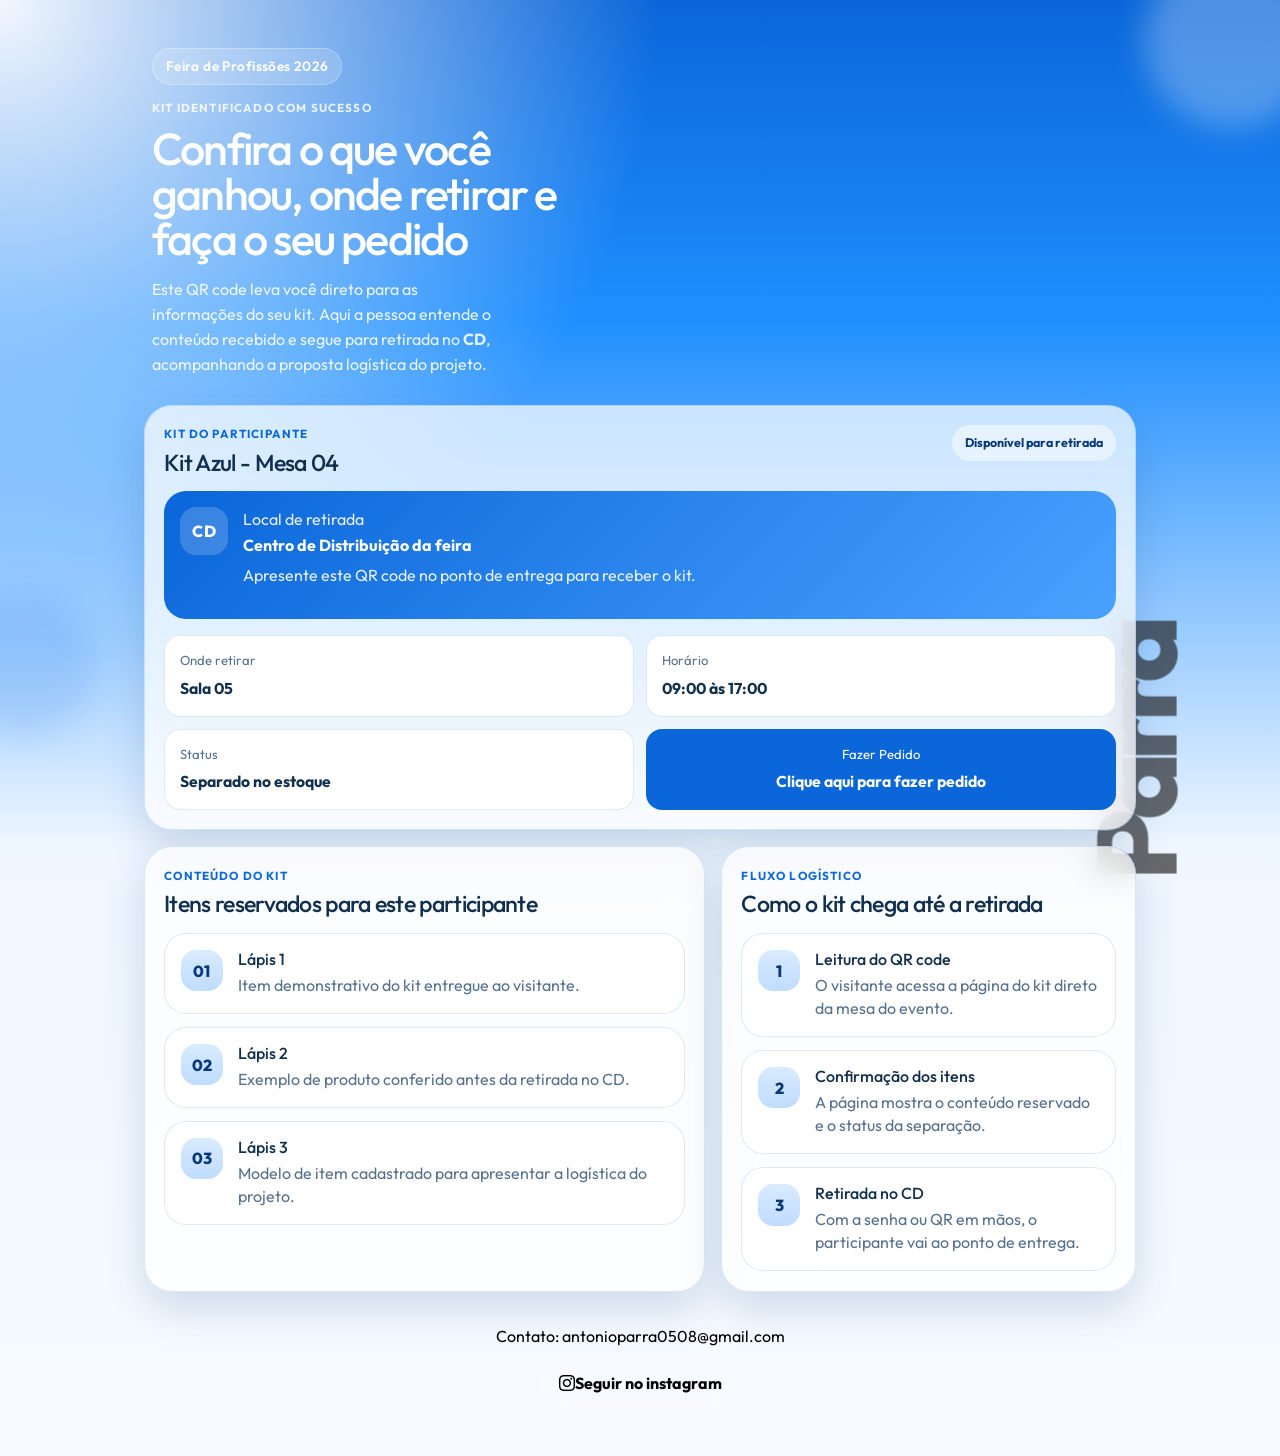
==== kit2.html @ 33f9cda4 "CDAvelinoBeta" ====
<!DOCTYPE html>
<html lang="pt-BR">

<head>
  <meta charset="UTF-8">
  <meta name="viewport" content="width=device-width, initial-scale=1.0">
  <title>Kit da Feira de Profissões</title>
  <meta name="description"
    content="Página mobile para apresentar os itens de um kit da Feira de Profissões e orientar a retirada no CD.">
  <link rel="preconnect" href="https://fonts.googleapis.com">
  <link rel="preconnect" href="https://fonts.gstatic.com" crossorigin>
  <link href="https://cdn.jsdelivr.net/npm/bootstrap@5.3.8/dist/css/bootstrap.min.css" rel="stylesheet"
    integrity="sha384-sRIl4kxILFvY47J16cr9ZwB07vP4J8+LH7qKQnuqkuIAvNWLzeN8tE5YBujZqJLB" crossorigin="anonymous">
  <link href="https://fonts.googleapis.com/css2?family=Outfit:wght@400;500;600;700;800&display=swap" rel="stylesheet">
  <link rel="stylesheet" href="https://cdn.jsdelivr.net/npm/bootstrap-icons@1.13.1/font/bootstrap-icons.min.css">
  <link rel="stylesheet" href="styles.css">
</head>

<body>
  <div class="watermark" aria-hidden="true">Parra</div>
  <div class="page-shell">
    <header class="hero">
      <div class="hero__badge">Feira de Profissões 2026</div>
      <p class="hero__eyebrow">Kit identificado com sucesso</p>
      <h1>Confira o que você ganhou, onde retirar e faça o seu pedido</h1>
      <p class="hero__description">
        Este QR code leva você direto para as informações do seu kit. Aqui a pessoa
        entende o conteúdo recebido e segue para retirada no <strong>CD</strong>,
        acompanhando a proposta logística do projeto.
      </p>
    </header>

    <main class="content">
      <section class="kit-card">
        <div class="kit-card__top">
          <div>
            <p class="section-label">Kit do participante</p>
            <h2>Kit Azul - Mesa 04</h2>
          </div>
          <span class="status-chip">Disponível para retirada</span>
        </div>

        <div class="pickup-box">
          <div class="pickup-box__icon" aria-hidden="true">CD</div>
          <div>
            <p class="pickup-box__label">Local de retirada</p>
            <strong>Centro de Distribuição da feira</strong>
            <p class="pickup-box__text">
              Apresente este QR code no ponto de entrega para receber o kit.
            </p>
          </div>
        </div>

        <div class="info-grid">
          <article class="info-tile">
            <p>Onde retirar</p>
            <strong>Sala 05</strong>
          </article>
          <article class="info-tile">
            <p>Horário</p>
            <strong>09:00 às 17:00</strong>
          </article>
          <article class="info-tile">
            <p>Status</p>
            <strong>Separado no estoque</strong>
          </article>
          <button class="info-tile" id="btnModalPedido">
            <p>Fazer Pedido</p>
            <strong>Clique aqui para fazer pedido</strong>
          </button>
        </div>
      </section>

      <section class="items-section">
        <div class="section-heading">
          <p class="section-label">Conteúdo do kit</p>
          <h2>Itens reservados para este participante</h2>
        </div>

        <div class="item-list">
          <article class="item-card">
            <span class="item-card__count">01</span>
            <div>
              <h3>Lápis 1</h3>
              <p>Item demonstrativo do kit entregue ao visitante.</p>
            </div>
          </article>

          <article class="item-card">
            <span class="item-card__count">02</span>
            <div>
              <h3>Lápis 2</h3>
              <p>Exemplo de produto conferido antes da retirada no CD.</p>
            </div>
          </article>

          <article class="item-card">
            <span class="item-card__count">03</span>
            <div>
              <h3>Lápis 3</h3>
              <p>Modelo de item cadastrado para apresentar a logística do projeto.</p>
            </div>
          </article>
        </div>
      </section>

      <section class="timeline-section">
        <div class="section-heading">
          <p class="section-label">Fluxo logístico</p>
          <h2>Como o kit chega até a retirada</h2>
        </div>

        <div class="timeline">
          <article class="timeline-step">
            <span>1</span>
            <div>
              <h3>Leitura do QR code</h3>
              <p>O visitante acessa a página do kit direto da mesa do evento.</p>
            </div>
          </article>

          <article class="timeline-step">
            <span>2</span>
            <div>
              <h3>Confirmação dos itens</h3>
              <p>A página mostra o conteúdo reservado e o status da separação.</p>
            </div>
          </article>

          <article class="timeline-step">
            <span>3</span>
            <div>
              <h3>Retirada no CD</h3>
              <p>Com a senha ou QR em mãos, o participante vai ao ponto de entrega.</p>
            </div>
          </article>
        </div>
      </section>
    </main>

    <footer class="site-footer">
      <p class="text-black">
        Contato:
        <a href="mailto:antonioparra0508@gmail.com">antonioparra0508@gmail.com</a>
      </p>
      <a class="instagram-link" href="https://www.instagram.com/a_parra111" target="_blank" rel="noopener noreferrer">
        <i class="bi bi-instagram"></i> Seguir no instagram
      </a>
    </footer>
  </div>

  <!-- Modal para fazer o pedido -->
  <div class="modal" tabindex="-1" id="modalFazerPedido">
    <div class="modal-dialog">
      <div class="modal-content">
        <div class="modal-header">
          <h5 class="modal-title">Fazer Pedido</h5>
          <button type="button" class="btn-close" data-bs-dismiss="modal" aria-label="Close"></button>
        </div>
        <div class="modal-body">
          <form>
            <div class="m-3">
              <label for="nome" class="form-label">Nome</label>
              <input type="text" class="form-control" id="nome" placeholder="Seu nome">
            </div>
            <div class="m-3">
              <label for="email" class="form-label">Cargo</label>
              <input type="email" class="form-control" id="email" placeholder="Seu cargo">
            </div>
          </form>
        </div>
        <div class="modal-footer">
          <button type="button" class="btn btn-secondary" data-bs-dismiss="modal">Voltar</button>
          <button type="button" class="btn btn-primary" id="btnFazerPedido">Fazer Pedido</button>
        </div>
      </div>
    </div>
  </div>

  <script src="https://cdn.jsdelivr.net/npm/bootstrap@5.3.8/dist/js/bootstrap.bundle.min.js"
    integrity="sha384-FKyoEForCGlyvwx9Hj09JcYn3nv7wiPVlz7YYwJrWVcXK/BmnVDxM+D2scQbITxI"
    crossorigin="anonymous"></script>
  <script src="scripts/modal.js"></script>
  <script type="module" src="scripts/cadastro.js"></script>
</body>

</html>
---- styles.css ----
:root {
  --bg: #eef6ff;
  --bg-strong: #d8eaff;
  --surface: #ffffff;
  --surface-soft: rgba(255, 255, 255, 0.72);
  --primary: #0a66d9;
  --primary-dark: #083a7a;
  --primary-soft: #bedcff;
  --text: #12304d;
  --muted: #56718f;
  --border: rgba(10, 102, 217, 0.14);
  --shadow: 0 18px 40px rgba(15, 61, 120, 0.16);
  --radius-xl: 28px;
  --radius-lg: 22px;
  --radius-md: 16px;
}

* {
  box-sizing: border-box;
}

html {
  font-size: 16px;
}

body {
  margin: 0;
  min-height: 100vh;
  font-family: "Outfit", sans-serif;
  color: var(--text);
  background:
    radial-gradient(circle at top left, rgba(255, 255, 255, 0.95), transparent 34%),
    linear-gradient(180deg, #0a66d9 0%, #1f8fff 22%, #eef6ff 58%, #f7fbff 100%);
}

body::before,
body::after {
  content: "";
  position: fixed;
  inset: auto;
  border-radius: 50%;
  filter: blur(16px);
  pointer-events: none;
  z-index: 0;
}

body::before {
  top: -3rem;
  right: -2.5rem;
  width: 11rem;
  height: 11rem;
  background: rgba(255, 255, 255, 0.28);
}

body::after {
  bottom: 18%;
  left: -3rem;
  width: 9rem;
  height: 9rem;
  background: rgba(10, 102, 217, 0.12);
}

.page-shell {
  position: relative;
  z-index: 1;
  width: min(100%, 30rem);
  margin: 0 auto;
  padding: 1.25rem 1rem 2.5rem;
}

.watermark {
  position: fixed;
  right: -0.75rem;
  bottom: 5.5rem;
  z-index: 0;
  font-size: clamp(3.4rem, 17vw, 7rem);
  font-weight: 800;
  letter-spacing: -0.08em;
  color: rgba(31, 31, 31, 0.664);
  transform: rotate(-90deg);
  transform-origin: center;
  pointer-events: none;
  user-select: none;
}

.hero {
  padding: 1rem 0.25rem 1.75rem;
  color: #ffffff;
}

.hero__badge,
.status-chip,
.pickup-box__icon,
.item-card__count,
.timeline-step span {
  display: inline-flex;
  align-items: center;
  justify-content: center;
}

.hero__badge {
  margin-bottom: 0.9rem;
  padding: 0.45rem 0.8rem;
  border: 1px solid rgba(255, 255, 255, 0.28);
  border-radius: 999px;
  background: rgba(255, 255, 255, 0.16);
  backdrop-filter: blur(16px);
  font-size: 0.85rem;
  font-weight: 600;
  letter-spacing: 0.03em;
}

.hero__eyebrow,
.section-label,
.pickup-box__label,
.info-tile p,
.item-card p,
.timeline-step p {
  margin: 0;
}

.hero__eyebrow,
.section-label {
  text-transform: uppercase;
  letter-spacing: 0.1em;
  font-size: 0.73rem;
  font-weight: 700;
}

.hero__eyebrow {
  margin-bottom: 0.65rem;
  color: rgba(255, 255, 255, 0.84);
}

.hero h1,
.section-heading h2,
.kit-card h2,
.item-card h3,
.timeline-step h3 {
  margin: 0;
}

.hero h1 {
  font-size: clamp(2rem, 7vw, 2.8rem);
  line-height: 1;
  letter-spacing: -0.04em;
  max-width: 10ch;
}

.hero__description {
  margin: 1rem 0 0;
  max-width: 32ch;
  color: rgba(255, 255, 255, 0.88);
  line-height: 1.55;
}

.content {
  display: grid;
  gap: 1rem;
}

.site-footer {
  margin-top: 1rem;
  padding: 1rem 0.35rem 0;
  color: rgba(255, 255, 255, 0.92);
  text-align: center;
}

.site-footer p {
  margin: 0 0 0.65rem;
}

.site-footer a {
  color: black;
  text-decoration: none;
}

.instagram-link {
  display: inline-flex;
  align-items: center;
  justify-content: center;
  min-height: 2.8rem;
  padding: 0.75rem 1rem;
  border: 1px solid rgba(255, 255, 255, 0.32);
  border-radius: 999px;
  background: rgba(255, 255, 255, 0.14);
  backdrop-filter: blur(12px);
  font-weight: 700;
}

.site-footer a:hover,
.site-footer a:focus-visible {
  text-decoration: underline;
}

.instagram-link:hover,
.instagram-link:focus-visible {
  background: rgba(255, 255, 255, 0.22);
}

.kit-card,
.items-section,
.timeline-section {
  padding: 1.2rem;
  border: 1px solid var(--border);
  border-radius: var(--radius-xl);
  background: var(--surface-soft);
  box-shadow: var(--shadow);
  backdrop-filter: blur(16px);
}

.kit-card__top,
.pickup-box,
.item-card,
.timeline-step {
  display: flex;
}

.kit-card__top {
  gap: 0.9rem;
  align-items: flex-start;
  justify-content: space-between;
}

.section-label {
  margin-bottom: 0.45rem;
  color: var(--primary);
}

.kit-card h2,
.section-heading h2 {
  font-size: 1.45rem;
  line-height: 1.1;
  letter-spacing: -0.03em;
}

.status-chip {
  flex-shrink: 0;
  padding: 0.55rem 0.8rem;
  border-radius: 999px;
  background: #e7f2ff;
  color: var(--primary-dark);
  font-size: 0.78rem;
  font-weight: 700;
  text-align: center;
}

.pickup-box {
  gap: 0.9rem;
  margin: 1rem 0;
  padding: 1rem;
  border-radius: var(--radius-lg);
  background: linear-gradient(135deg, #0a66d9, #49a2ff);
  color: #ffffff;
}

.pickup-box__icon {
  width: 3rem;
  height: 3rem;
  border-radius: 1rem;
  background: rgba(255, 255, 255, 0.18);
  font-weight: 800;
  letter-spacing: 0.06em;
}

.pickup-box strong {
  display: block;
  margin: 0.15rem 0 0.35rem;
  font-size: 1rem;
}

.pickup-box__label,
.pickup-box__text {
  color: rgba(255, 255, 255, 0.9);
}

.info-grid {
  display: grid;
  grid-template-columns: repeat(2, minmax(0, 1fr));
  gap: 0.75rem;
}

.info-tile,
.item-card,
.timeline-step {
  border: 1px solid var(--border);
  background: var(--surface);
}

.info-tile {
  padding: 0.95rem;
  border-radius: var(--radius-md);
}

.info-tile p,
.item-card p,
.timeline-step p {
  color: var(--muted);
  line-height: 1.45;
}

.info-tile p {
  margin-bottom: 0.35rem;
  font-size: 0.82rem;
}

.info-tile strong {
  font-size: 0.98rem;
}

.section-heading {
  margin-bottom: 1rem;
}

.item-list,
.timeline {
  display: grid;
  gap: 0.8rem;
}

.item-card,
.timeline-step {
  gap: 0.95rem;
  align-items: flex-start;
  padding: 1rem;
  border-radius: var(--radius-lg);
}

.item-card__count,
.timeline-step span {
  width: 2.6rem;
  height: 2.6rem;
  flex-shrink: 0;
  border-radius: 0.95rem;
  background: linear-gradient(180deg, #d9ebff, #bfdcff);
  color: var(--primary-dark);
  font-weight: 800;
}

.item-card h3,
.timeline-step h3 {
  margin-bottom: 0.3rem;
  font-size: 1rem;
}

/* botoes */
button.info-tile {
  color: white;
  width: 100%;
  padding: 0.95rem;
  border: 1px solid var(--border);
  border-radius: var(--radius-md);
  background: #0a66d9;
  cursor: pointer;
}

button.info-tile:hover {
  background: #0849a0;
}
button.info-tile:active {
  background: white;
  color: black;
}
button.info-tile:active > p {
  color: black;
}

button.info-tile > p {
  color: white;
}

@media (min-width: 720px) {
  .page-shell {
    width: min(100% - 2rem, 64rem);
    padding: 2rem 1rem 3rem;
  }

  .watermark {
    right: 1rem;
    bottom: 4rem;
  }

  .hero {
    padding-inline: 0.5rem;
  }

  .hero h1 {
    max-width: 14ch;
  }

  .content {
    grid-template-columns: 1.15fr 0.85fr;
    align-items: start;
  }

  .kit-card {
    grid-column: 1 / -1;
  }

  .items-section,
  .timeline-section {
    height: 100%;
  }
}
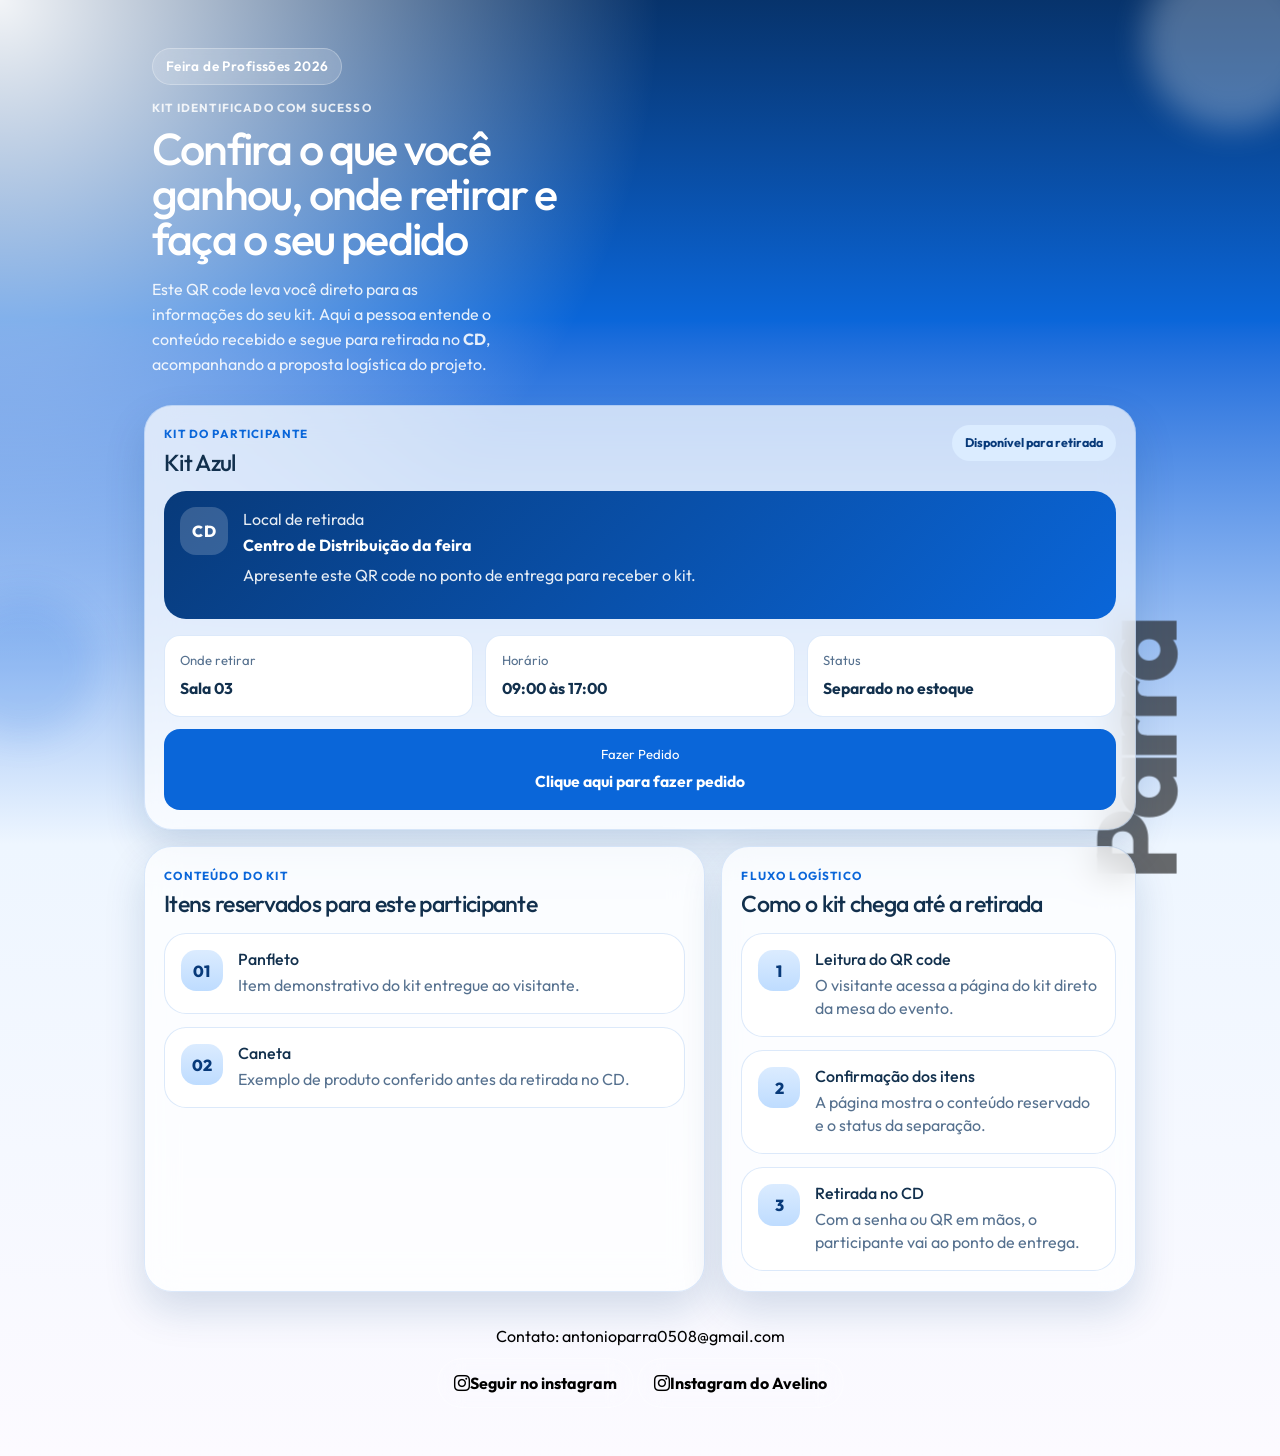
==== commit c54143f6: "att"final"" ====
--- a/kit2.html
+++ b/kit2.html
@@ -16,7 +16,7 @@
   <link rel="stylesheet" href="styles.css">
 </head>
 
-<body>
+<body class="theme-blue">
   <div class="watermark" aria-hidden="true">Parra</div>
   <div class="page-shell">
     <header class="hero">
@@ -35,7 +35,7 @@
         <div class="kit-card__top">
           <div>
             <p class="section-label">Kit do participante</p>
-            <h2>Kit Azul - Mesa 04</h2>
+            <h2>Kit Azul</h2>
           </div>
           <span class="status-chip">Disponível para retirada</span>
         </div>
@@ -54,7 +54,7 @@
         <div class="info-grid">
           <article class="info-tile">
             <p>Onde retirar</p>
-            <strong>Sala 05</strong>
+            <strong>Sala 03</strong>
           </article>
           <article class="info-tile">
             <p>Horário</p>
@@ -81,7 +81,7 @@
           <article class="item-card">
             <span class="item-card__count">01</span>
             <div>
-              <h3>Lápis 1</h3>
+              <h3>Panfleto</h3>
               <p>Item demonstrativo do kit entregue ao visitante.</p>
             </div>
           </article>
@@ -89,16 +89,8 @@
           <article class="item-card">
             <span class="item-card__count">02</span>
             <div>
-              <h3>Lápis 2</h3>
+              <h3>Caneta</h3>
               <p>Exemplo de produto conferido antes da retirada no CD.</p>
-            </div>
-          </article>
-
-          <article class="item-card">
-            <span class="item-card__count">03</span>
-            <div>
-              <h3>Lápis 3</h3>
-              <p>Modelo de item cadastrado para apresentar a logística do projeto.</p>
             </div>
           </article>
         </div>
@@ -146,6 +138,9 @@
       <a class="instagram-link" href="https://www.instagram.com/a_parra111" target="_blank" rel="noopener noreferrer">
         <i class="bi bi-instagram"></i> Seguir no instagram
       </a>
+      <a class="instagram-link" href="https://www.instagram.com/avelino.ferreira.33/" target="_blank" rel="noopener noreferrer">
+        <i class="bi bi-instagram"></i> Instagram do Avelino
+      </a>
     </footer>
   </div>
 
@@ -164,8 +159,8 @@
               <input type="text" class="form-control" id="nome" placeholder="Seu nome">
             </div>
             <div class="m-3">
-              <label for="email" class="form-label">Cargo</label>
-              <input type="email" class="form-control" id="email" placeholder="Seu cargo">
+              <label for="email" class="form-label">Empresa</label>
+              <input type="email" class="form-control" id="email" placeholder="Sua empresa">
             </div>
           </form>
         </div>
@@ -181,7 +176,7 @@
     integrity="sha384-FKyoEForCGlyvwx9Hj09JcYn3nv7wiPVlz7YYwJrWVcXK/BmnVDxM+D2scQbITxI"
     crossorigin="anonymous"></script>
   <script src="scripts/modal.js"></script>
-  <script type="module" src="scripts/cadastro.js"></script>
+  <script type="module" src="scripts/cadastroConvidados.js"></script>
 </body>
 
-</html>+</html>
--- a/styles.css
+++ b/styles.css
@@ -1,4 +1,35 @@
 :root {
+  --bg: #f5efff;
+  --bg-strong: #e4d6ff;
+  --surface: #ffffff;
+  --surface-soft: rgba(255, 255, 255, 0.72);
+  --primary: #7c3aed;
+  --primary-dark: #4c1d95;
+  --primary-soft: #d9c2ff;
+  --text: #2f1b4d;
+  --muted: #6d5a8c;
+  --border: rgba(124, 58, 237, 0.14);
+  --shadow: 0 18px 40px rgba(76, 29, 149, 0.16);
+  --radius-xl: 28px;
+  --radius-lg: 22px;
+  --radius-md: 16px;
+}
+
+body.theme-purple {
+  --bg: #f5efff;
+  --bg-strong: #e4d6ff;
+  --surface: #ffffff;
+  --surface-soft: rgba(255, 255, 255, 0.72);
+  --primary: #7c3aed;
+  --primary-dark: #4c1d95;
+  --primary-soft: #d9c2ff;
+  --text: #2f1b4d;
+  --muted: #6d5a8c;
+  --border: rgba(124, 58, 237, 0.14);
+  --shadow: 0 18px 40px rgba(76, 29, 149, 0.16);
+}
+
+body.theme-blue {
   --bg: #eef6ff;
   --bg-strong: #d8eaff;
   --surface: #ffffff;
@@ -10,9 +41,20 @@
   --muted: #56718f;
   --border: rgba(10, 102, 217, 0.14);
   --shadow: 0 18px 40px rgba(15, 61, 120, 0.16);
-  --radius-xl: 28px;
-  --radius-lg: 22px;
-  --radius-md: 16px;
+}
+
+body.theme-yellow {
+  --bg: #fff9e8;
+  --bg-strong: #ffefb3;
+  --surface: #fffef8;
+  --surface-soft: rgba(255, 254, 248, 0.8);
+  --primary: #d4a017;
+  --primary-dark: #8a5a00;
+  --primary-soft: #ffe08a;
+  --text: #5b4200;
+  --muted: #8c7430;
+  --border: rgba(212, 160, 23, 0.18);
+  --shadow: 0 18px 40px rgba(138, 90, 0, 0.14);
 }
 
 * {
@@ -30,7 +72,7 @@
   color: var(--text);
   background:
     radial-gradient(circle at top left, rgba(255, 255, 255, 0.95), transparent 34%),
-    linear-gradient(180deg, #0a66d9 0%, #1f8fff 22%, #eef6ff 58%, #f7fbff 100%);
+    linear-gradient(180deg, color-mix(in srgb, var(--primary-dark) 88%, black 12%) 0%, var(--primary) 22%, var(--bg) 58%, #fcfaff 100%);
 }
 
 body::before,
@@ -57,7 +99,7 @@
   left: -3rem;
   width: 9rem;
   height: 9rem;
-  background: rgba(10, 102, 217, 0.12);
+  background: color-mix(in srgb, var(--primary) 12%, transparent);
 }
 
 .page-shell {
@@ -238,7 +280,7 @@
   flex-shrink: 0;
   padding: 0.55rem 0.8rem;
   border-radius: 999px;
-  background: #e7f2ff;
+  background: color-mix(in srgb, var(--primary-soft) 55%, white 45%);
   color: var(--primary-dark);
   font-size: 0.78rem;
   font-weight: 700;
@@ -250,7 +292,7 @@
   margin: 1rem 0;
   padding: 1rem;
   border-radius: var(--radius-lg);
-  background: linear-gradient(135deg, #0a66d9, #49a2ff);
+  background: linear-gradient(135deg, var(--primary-dark), var(--primary));
   color: #ffffff;
 }
 
@@ -276,7 +318,7 @@
 
 .info-grid {
   display: grid;
-  grid-template-columns: repeat(2, minmax(0, 1fr));
+  grid-template-columns: repeat(3, minmax(0, 1fr));
   gap: 0.75rem;
 }
 
@@ -332,7 +374,7 @@
   height: 2.6rem;
   flex-shrink: 0;
   border-radius: 0.95rem;
-  background: linear-gradient(180deg, #d9ebff, #bfdcff);
+  background: linear-gradient(180deg, color-mix(in srgb, var(--primary-soft) 55%, white 45%), var(--primary-soft));
   color: var(--primary-dark);
   font-weight: 800;
 }
@@ -347,26 +389,37 @@
 button.info-tile {
   color: white;
   width: 100%;
+  grid-column: 1 / -1;
   padding: 0.95rem;
   border: 1px solid var(--border);
   border-radius: var(--radius-md);
-  background: #0a66d9;
+  background: var(--primary);
   cursor: pointer;
 }
 
 button.info-tile:hover {
-  background: #0849a0;
+  background: var(--primary-dark);
 }
 button.info-tile:active {
   background: white;
-  color: black;
+  color: var(--text);
 }
 button.info-tile:active > p {
-  color: black;
+  color: var(--text);
 }
 
 button.info-tile > p {
   color: white;
+}
+
+@media (max-width: 640px) {
+  .info-grid {
+    grid-template-columns: 1fr;
+  }
+
+  button.info-tile {
+    grid-column: auto;
+  }
 }
 
 @media (min-width: 720px) {
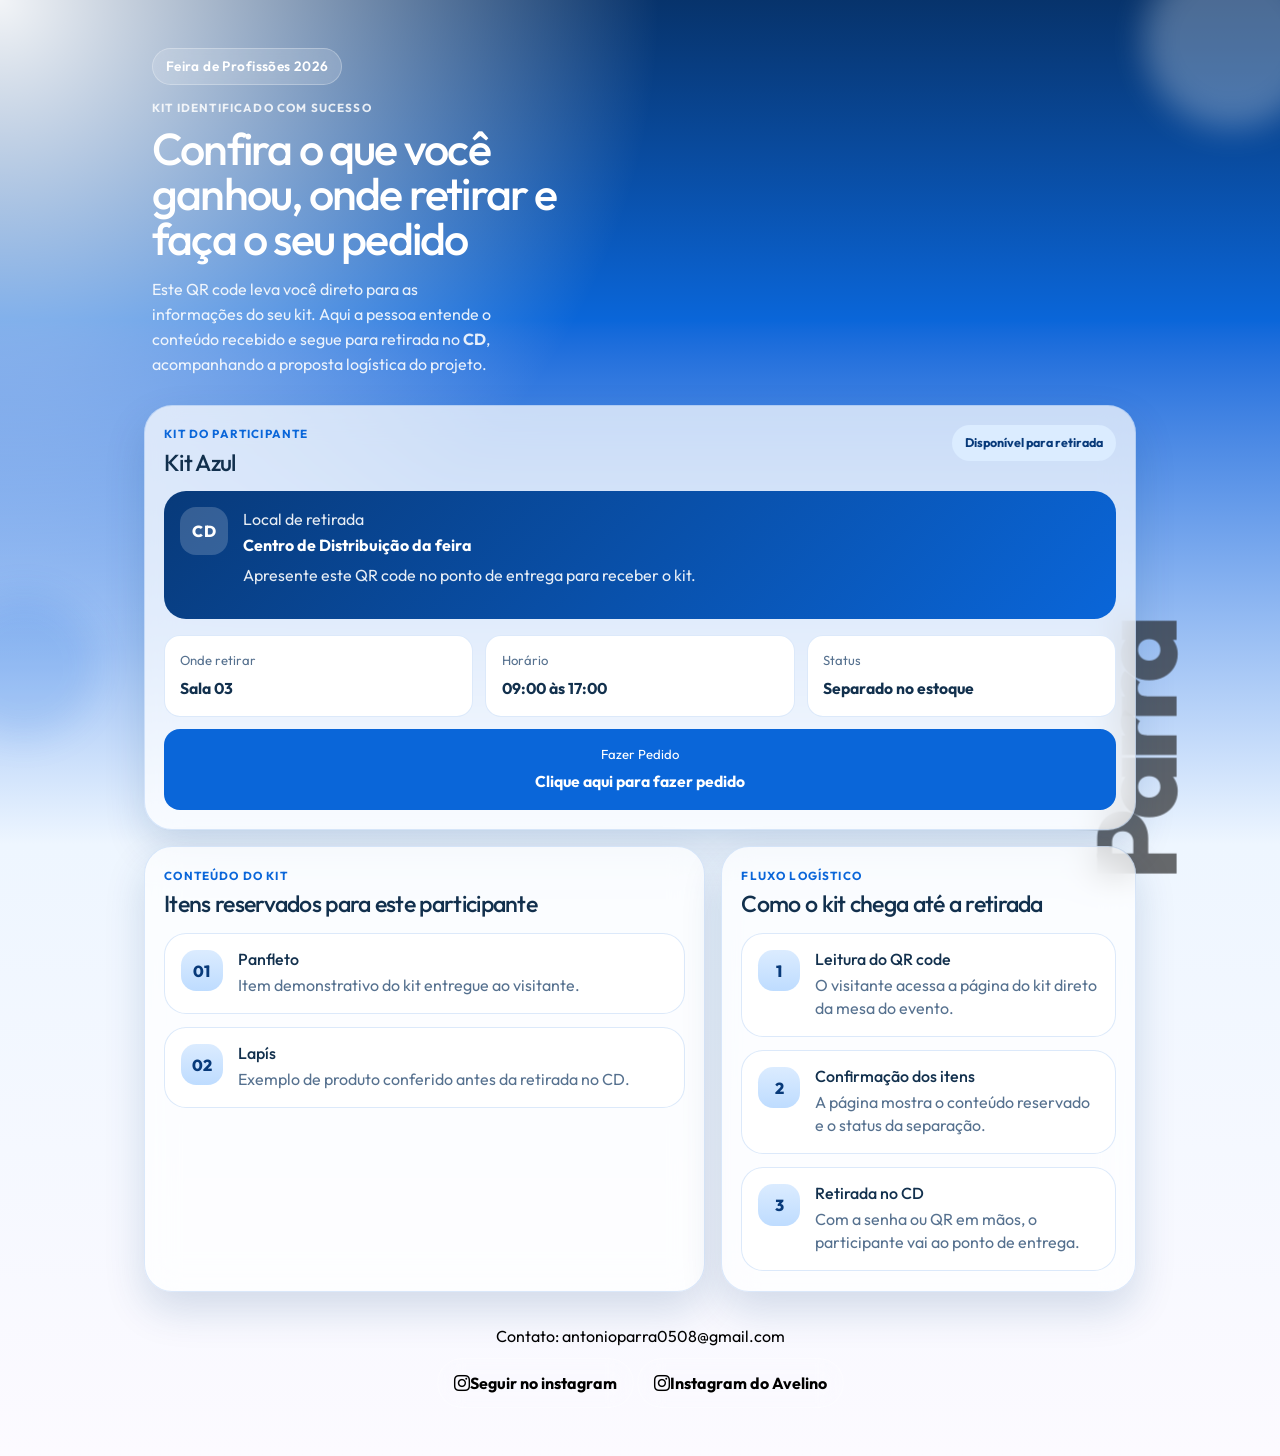
==== commit 1a0257a6: "Update kit2.html" ====
--- a/kit2.html
+++ b/kit2.html
@@ -89,7 +89,7 @@
           <article class="item-card">
             <span class="item-card__count">02</span>
             <div>
-              <h3>Caneta</h3>
+              <h3>Lapís</h3>
               <p>Exemplo de produto conferido antes da retirada no CD.</p>
             </div>
           </article>
